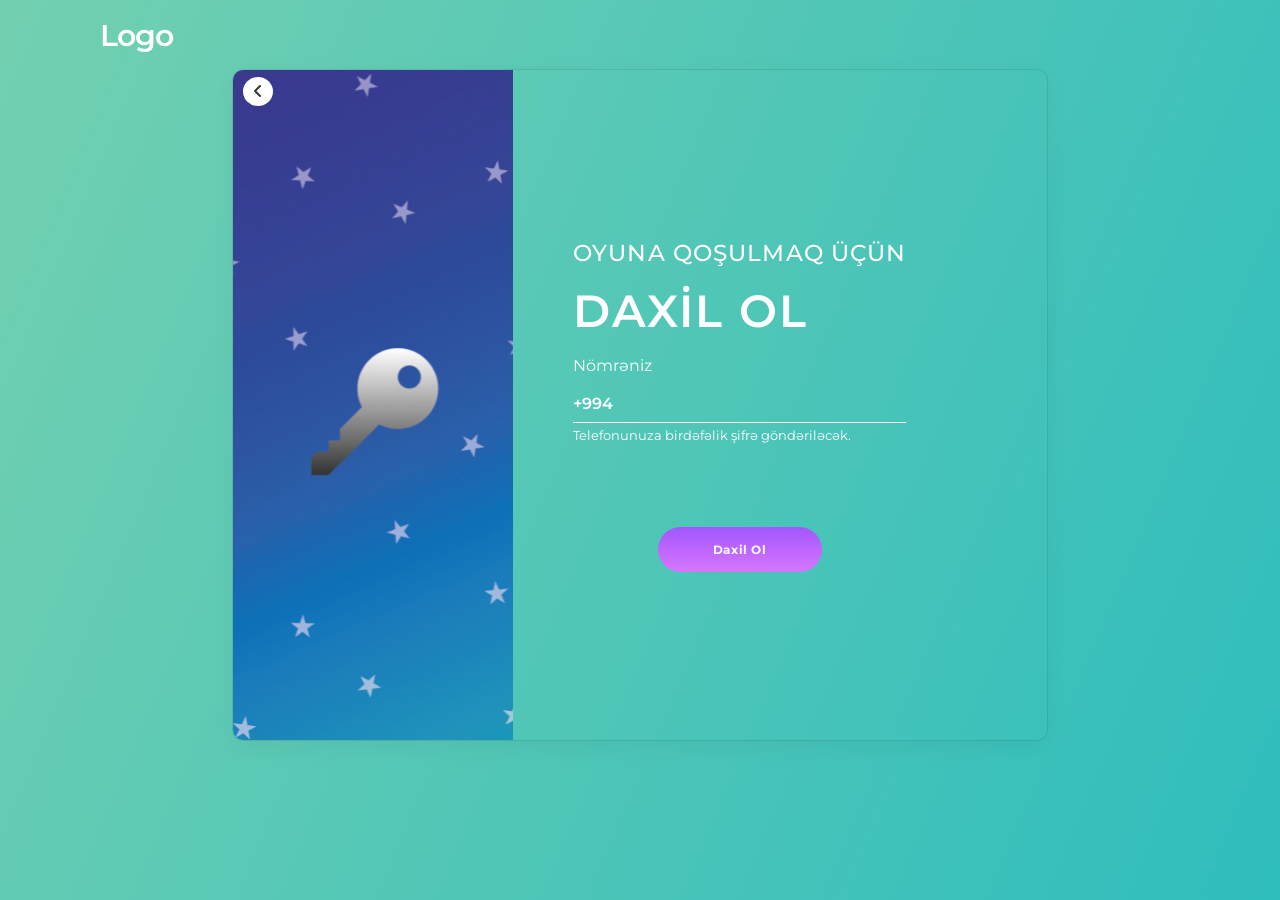
==== index-file/qeydiyyat.html @ 3c962244 "new edit" ====
<!DOCTYPE html>
<html lang="en">

<head>
    <meta charset="UTF-8">
    <meta http-equiv="X-UA-Compatible" content="IE=edge">
    <meta name="viewport" content="width=device-width, initial-scale=1.0">
    <link rel="stylesheet" href="https://cdnjs.cloudflare.com/ajax/libs/font-awesome/6.1.1/css/all.min.css" />
    <link rel="stylesheet" href="https://cdn.jsdelivr.net/npm/bootstrap@4.0.0/dist/css/bootstrap.min.css">
    <link rel="stylesheet" href="../css/main.css">
    <title>Tez Qazan</title>
</head>

<body>
    <header id="header">
        <nav class="form-nav">
            <div class="nav-mobil-items">
                <div class="logo"><a href="./index.html">Logo</a></div>
            </div>
        </nav>
    </header>

    <main id="main2">
        <section class="form-c">
            <div class="container">
                <div class="card1">
                    <div class="img"><a href="../index.html" class="geri-icon"><i class="fa-solid fa-angle-left"></i></a></div>
                    <div class="text">
                        <h2>Oyuna Qoşulmaq Üçün</h2>
                        <h1>DAXİL OL</h1>
                        <div class="form-group">
                            <label for="">Nömrəniz</label>
                            <div class="form-number">
                                <span>+994</span>
                                <input type="tel" pattern="[0-9]{9}" required type="text" inputmode="decimal" autocomplete="one-time-code" name="" id="" class="form-control" placeholder="" aria-describedby="helpId">
                            </div>
                            <small id="helpId">Telefonunuza birdəfəlik şifrə göndəriləcək.</small>
                        </div>
                        <div class="btn-c"> <a href="#" class="btn">Daxil Ol</a></div>
                    </div>
                </div>
            </div>
        </section>
    </main>
    <script src="https://code.jquery.com/jquery-3.2.1.slim.min.js " integrity="sha384-KJ3o2DKtIkvYIK3UENzmM7KCkRr/rE9/Qpg6aAZGJwFDMVNA/GpGFF93hXpG5KkN " crossorigin="anonymous "></script>
    <script src="https://cdn.jsdelivr.net/npm/popper.js@1.12.9/dist/umd/popper.min.js " integrity="sha384-ApNbgh9B+Y1QKtv3Rn7W3mgPxhU9K/ScQsAP7hUibX39j7fakFPskvXusvfa0b4Q " crossorigin="anonymous "></script>
    <script src="https://cdn.jsdelivr.net/npm/bootstrap@4.0.0/dist/js/bootstrap.min.js " integrity="sha384-JZR6Spejh4U02d8jOt6vLEHfe/JQGiRRSQQxSfFWpi1MquVdAyjUar5+76PVCmYl " crossorigin="anonymous "></script>
    <script src="../js/script.js "></script>
</body>

</html>
---- css/main.css ----
@import url("https://fonts.googleapis.com/css2?family=Montserrat:ital,wght@0,100;0,200;0,300;0,400;0,500;0,600;0,700;0,800;0,900;1,100;1,200;1,300;1,400;1,500;1,600;1,700;1,800;1,900&display=swap");
* {
  margin: 0;
  padding: 0;
  box-sizing: border-box;
  font-family: "Montserrat", sans-serif;
  scroll-behavior: smooth;
}

ul {
  list-style: none;
}

li {
  list-style: none;
}

h1,
h2,
h3,
h4,
h5,
h6 {
  margin-bottom: 0;
}

a {
  text-decoration: none !important;
  color: white;
}

p {
  margin-bottom: 0;
}

.header-btn {
  display: inline-block;
  margin-top: 40px;
  background-color: transparent;
  padding: 15px 45px;
  border: 2px solid #FF4242;
  border-radius: 50px;
  font-family: "Montserrat";
  font-style: normal;
  font-weight: 700;
  font-size: 28px;
  line-height: 34px;
  text-align: center;
  letter-spacing: 0.05em;
  color: #FF4242;
  transition: all 0.3s ease-in-out;
}
.header-btn:hover {
  background-color: #FF4242;
  color: #FFFFFF;
}

header {
  width: 100%;
  position: relative;
}

nav {
  width: 100%;
  position: fixed;
  top: 0;
  display: flex;
  flex-wrap: wrap;
  align-items: center;
  justify-content: space-between;
  background-color: transparent;
  height: 70px;
  padding: 0 100px;
  z-index: 99;
}
nav .menu-content {
  display: flex;
  align-items: center;
  gap: 70px;
}
nav .nav-items {
  display: flex;
}
nav .nav-items li {
  padding: 0 15px;
}
nav .nav-items li a {
  font-size: 20px;
  font-weight: 500;
  color: rgb(255, 255, 255);
  transition: color 0.3s ease-in-out;
  position: relative;
}
nav .nav-items li a:hover {
  color: #843ADE;
}
nav .logo a {
  font-size: 30px;
  font-weight: 600;
  letter-spacing: -1px;
  color: rgb(255, 255, 255);
}
nav .menu-icon,
nav .cancel-icon {
  color: rgb(255, 255, 255) !important;
  text-align: center;
  font-size: 18px;
  cursor: pointer;
  display: none;
}
nav .menu-icon span,
nav .cancel-icon {
  display: none;
}
nav .dropdown {
  margin-right: 38px;
}
nav .dropdown i {
  color: #fff;
}
nav .dropdown img {
  width: 35px;
  height: 35px;
}
nav .dropdown .az {
  display: flex;
  align-items: center;
  justify-content: center;
  cursor: pointer;
}
nav .dropdown .az img {
  margin-right: 3px;
}
nav .dropdown .rus {
  cursor: pointer;
}
nav .dropbtn {
  cursor: pointer;
  transition: all 0.35s ease-in-out;
}
nav .dropdown {
  position: relative;
  display: inline-block;
}
nav .dropdown-content {
  display: none;
  position: absolute;
  margin-top: 6px;
}
nav .dropdown a:hover {
  background-color: #ddd;
}
nav .show {
  display: block;
}
nav .dropbtn.active {
  transform: rotate(180deg);
}

body {
  background: linear-gradient(112.87deg, #73D0B1 0%, #2FBDBD 100%);
  background-repeat: no-repeat;
  background-attachment: fixed;
  width: 100%;
  height: 100%;
}

#header-content {
  margin-top: 120px;
  width: 100%;
  display: flex;
  align-items: center;
  justify-content: space-between;
  /*carosel*/
}
#header-content .container {
  width: 100%;
  display: flex;
  align-items: center;
  justify-content: space-between;
}
#header-content .header-text {
  text-align: center;
}
#header-content .header-text .header-btn {
  background: linear-gradient(94.79deg, #A257FE 0%, #D776FF 100%);
  border: none;
  color: #fff;
}
#header-content .header-text .header-btn:hover {
  opacity: 0.7;
}
#header-content .header-text h1 {
  font-weight: 800;
  font-size: 70px;
  line-height: 93px;
  letter-spacing: 0.1em;
  color: #ffffff;
  text-shadow: 0px 4px 4px rgba(0, 0, 0, 0.6);
  padding-bottom: 10px;
}
#header-content .header-text h4 {
  font-family: "Montserrat";
  font-style: normal;
  font-weight: 600;
  font-size: 28px;
  line-height: 34px;
  text-align: center;
  letter-spacing: 0.05em;
  color: #ffffff;
}
#header-content .header-text p {
  font-family: "Montserrat";
  font-style: normal;
  font-weight: 500;
  font-size: 24px;
  line-height: 35px;
  text-align: center;
  letter-spacing: 0.1em;
  color: #ffffff;
  padding: 20px 0;
}
#header-content .header-img {
  width: 518px;
  height: 518px;
  background: linear-gradient(134.4deg, #C22379 0%, rgba(35, 127, 194, 0.5) 98.97%);
  box-shadow: 0px 4.15444px 4.15444px rgba(0, 0, 0, 0.15);
  border-radius: 50%;
}
#header-content #carouselExampleSlidesOnly .carousel-display {
  width: 100%;
  height: 100%;
  display: flex;
  align-items: center;
  justify-content: center;
  flex-direction: column;
}
#header-content #carouselExampleSlidesOnly .carousel-display img {
  max-width: 100%;
}
#header-content #carouselExampleSlidesOnly .carousel-display p {
  font-weight: 800;
  font-size: 35px;
  line-height: 43px;
  text-align: center;
  letter-spacing: 0.05em;
  background: linear-gradient(180deg, #FFFFFF 0%, #333333 100%);
  -webkit-background-clip: text;
  -webkit-text-fill-color: transparent;
  background-clip: text;
  text-shadow: 0px 4px 4px rgba(0, 0, 0, 0.25);
}

/*section Qalib siyahsi*/
#qalib-siyahsi.active {
  display: block;
}

#qalib-siyahsi {
  display: none;
  margin-left: 50px;
  width: 100%;
}
#qalib-siyahsi .q-head-text {
  width: 100%;
  text-align: center;
}
#qalib-siyahsi .q-head-text h1 {
  font-weight: 600;
  font-size: 60px;
  line-height: 73px;
  text-align: center;
  letter-spacing: 0.05em;
  color: #333333;
}
#qalib-siyahsi .q-head-text h3 {
  font-weight: 600;
  font-size: 30px;
  line-height: 37px;
  /* identical to box height */
  text-align: center;
  letter-spacing: 0.05em;
  color: #333333;
}
#qalib-siyahsi .scoll-table {
  width: 100%;
  height: 600px;
  overflow-y: scroll;
}
#qalib-siyahsi table {
  width: 100%;
  background: linear-gradient(180deg, #1CA7AE 5%, rgba(28, 167, 174, 0.121) 100%);
  border-radius: 10px;
  text-align: center;
}
#qalib-siyahsi table thead {
  position: sticky;
  top: 0;
  width: 100%;
}
#qalib-siyahsi table .btn {
  background-color: transparent;
  color: white;
}
#qalib-siyahsi table td,
#qalib-siyahsi table th {
  padding: 13px 5px;
  color: #fff;
}
#qalib-siyahsi table td {
  font-weight: 600;
}
#qalib-siyahsi table .tabel-head {
  background: linear-gradient(90.38deg, #02B1BC 0%, rgb(2, 176, 188) 100%, #02B1BC 100%);
  color: white;
}

/*accordion*/
#accordion.active {
  display: block;
}

#accordion {
  display: none;
  width: 100%;
  margin-left: 50px;
}
#accordion .transition,
#accordion ul li i:before,
#accordion ul li i:after,
#accordion p {
  transition: all 0.25s ease-in-out;
}
#accordion .flipIn,
#accordion ul li,
#accordion h1 {
  animation: flipdown 0.5s ease both;
}
#accordion .no-select,
#accordion h2 {
  -webkit-tap-highlight-color: rgba(0, 0, 0, 0);
  -webkit-touch-callout: none;
  -webkit-user-select: none;
  -khtml-user-select: none;
  -moz-user-select: none;
  -ms-user-select: none;
  user-select: none;
}
#accordion h1,
#accordion h2 {
  color: #ff6873;
}
#accordion h2 {
  font-weight: 400;
  font-size: 17.5px;
  line-height: 18px;
  letter-spacing: 1px;
  color: #400AB4;
  cursor: pointer;
  display: block;
  margin: 0;
  line-height: 34px;
}
#accordion p {
  color: rgba(48, 69, 92, 0.8);
  font-size: 17px;
  line-height: 26px;
  letter-spacing: 1px;
  position: relative;
  overflow: hidden;
  max-height: 800px;
  opacity: 1;
  transform: translate(0, 0);
  margin-top: 14px;
  z-index: 2;
}
#accordion ul {
  list-style: none;
  perspective: 900;
  padding: 0;
  margin: 0;
}
#accordion ul li {
  position: relative;
  padding: 0;
  margin: 0;
  padding-bottom: 4px;
  padding-top: 18px;
  border-top: 1px dotted #dce7eb;
  margin-top: 15px;
}
#accordion ul li:first-child {
  border-top: none;
}
#accordion ul li:nth-of-type(1) {
  animation-delay: 0.5s;
}
#accordion ul li:nth-of-type(2) {
  animation-delay: 0.75s;
}
#accordion ul li:nth-of-type(3) {
  animation-delay: 1s;
}
#accordion ul li:last-of-type {
  padding-bottom: 0;
}
#accordion ul li i {
  position: absolute;
  transform: translate(-6px, 0);
  margin-top: 16px;
  right: 0;
}
#accordion ul li i:before,
#accordion ul li i:after {
  content: "";
  position: absolute;
  background-color: #c0c0c0;
  width: 3px;
  height: 9px;
}
#accordion ul li i:before {
  transform: translate(-2px, 0) rotate(45deg);
}
#accordion ul li i:after {
  transform: translate(2px, 0) rotate(-45deg);
}
#accordion ul li input[type=checkbox] {
  position: absolute;
  cursor: pointer;
  width: 100%;
  height: 100%;
  z-index: 1;
  opacity: 0;
}
#accordion ul li input[type=checkbox]:checked ~ p {
  margin-top: 0;
  max-height: 0;
  opacity: 0;
  transform: translate(0, 50%);
}
#accordion ul li input[type=checkbox]:checked ~ i:before {
  transform: translate(2px, 0) rotate(45deg);
}
#accordion ul li input[type=checkbox]:checked ~ i:after {
  transform: translate(-2px, 0) rotate(-45deg);
}
@keyframes flipdown {
  0% {
    opacity: 0;
    transform-origin: top center;
    transform: rotateX(-90deg);
  }
  5% {
    opacity: 1;
  }
  80% {
    transform: rotateX(8deg);
  }
  83% {
    transform: rotateX(6deg);
  }
  92% {
    transform: rotateX(-3deg);
  }
  100% {
    transform-origin: top center;
    transform: rotateX(0deg);
  }
}

/*istifade qaydalri*/
#istifadeQaydlari.active {
  display: block;
}

#istifadeQaydlari {
  display: none;
  width: 100%;
  margin-left: 60px;
  padding-bottom: 15px;
}
#istifadeQaydlari .istifadeQaydlari-box {
  padding: 0 25px;
}
#istifadeQaydlari .header-btn {
  background: linear-gradient(180deg, #400AB4 0%, #02B1BC 100%);
  border-radius: 50px;
  margin-top: 25px;
  padding: 10px 45px;
  border: none;
  color: white;
}
#istifadeQaydlari .header-btn:hover {
  opacity: 0.7;
}
#istifadeQaydlari .istfade-text {
  width: 630px;
  height: 484px;
  background: linear-gradient(119.58deg, rgba(129, 57, 185, 0.8) 0%, rgba(35, 127, 194, 0.8) 98.62%);
  border-radius: 10px;
  display: flex;
  align-items: center;
  justify-content: center;
  flex-direction: column;
}
#istifadeQaydlari h1 {
  font-weight: 600;
  font-size: 50px;
  text-align: center;
}

#carouselExampleSlidesOnly.active {
  display: block;
}

#carouselExampleSlidesOnly {
  display: none;
  margin-left: 70px;
}

.form-nav {
  position: static;
}

#main2 {
  width: 100%;
}
#main2 .container {
  display: flex;
  align-items: center;
  justify-content: center;
}
#main2 .card1 {
  width: 814px;
  height: 670px;
  display: flex;
  align-items: center;
  flex-direction: row;
  box-shadow: rgba(0, 0, 0, 0.05) 0px 6px 24px 0px, rgba(0, 0, 0, 0.08) 0px 0px 0px 1px;
  border-radius: 10px;
  gap: 40px;
}
#main2 .card1 .img {
  padding: 10px;
  width: 280px;
  height: 670px;
  background-image: url(../img/formbg.jpg);
  background-position: center;
  background-repeat: no-repeat;
  border-top-left-radius: 10px;
  border-bottom-left-radius: 10px;
}
#main2 .card1 .img .geri-icon {
  background-color: #fff;
  color: #333333;
  padding: 5px 10px;
  border-radius: 50%;
  text-align: center;
}
#main2 .card1 .text {
  padding: 0 20px;
}
#main2 .card1 h1 {
  font-weight: 600;
  font-size: 45.2036px;
  line-height: 55px;
  letter-spacing: 0.05em;
  color: #ffffff;
  margin-bottom: 1rem;
}
#main2 .card1 h2 {
  font-weight: 500;
  font-size: 22.6018px;
  line-height: 28px;
  letter-spacing: 0.05em;
  text-transform: uppercase;
  color: #ffffff;
  margin-bottom: 1rem;
}
#main2 .card1 .btn-c {
  width: 100%;
  display: flex;
  align-items: center;
  justify-content: center;
  margin-top: 5rem;
}
#main2 .card1 .btn {
  border: none;
  padding: 15px 55px;
  border-radius: 50px;
  color: #ffffff;
  transition: all 0.3 ease-in-out;
  font-weight: 700;
  font-size: 11.9768px;
  line-height: 15px;
  text-align: center;
  background: linear-gradient(180deg, #A257FE 0%, #D776FF 100%);
  /* identical to box height */
  letter-spacing: 0.05em;
}
#main2 .card1 .btn:hover {
  opacity: 0.7;
}
#main2 .card1 .form-group label {
  color: #ffffff;
}
#main2 .card1 .form-group small {
  color: #fff;
}
#main2 .card1 .form-group .form-number {
  display: flex;
  align-items: center;
  border-bottom: 1px solid rgb(255, 255, 255);
}
#main2 .card1 .form-group .form-number span {
  color: #fff;
  font-weight: 600;
}
#main2 .card1 .form-group input {
  background-color: transparent;
  border: none;
  outline: none;
  border-radius: 0;
  font-weight: 500;
  color: rgb(255, 255, 255);
}
#main2 .card1 .form-group input:invalid {
  color: rgb(255, 0, 0);
}
#main2 .card1 .form-group input:focus {
  outline: none;
  box-shadow: none;
}

@media (max-width: 1180px) {
  .header-btn {
    font-size: 11.9717px;
    line-height: 15px;
    letter-spacing: 0.05em;
  }

  nav {
    width: 100%;
    padding: 0 10px;
  }
  nav .nav-mobil-items {
    width: 100%;
    display: flex;
    align-items: center;
    justify-content: space-between;
  }
  nav .nav-items {
    position: fixed;
    z-index: 999;
    top: 70px;
    left: -100%;
    width: 100%;
    height: 100vh;
    /* From https://css.glass */
    background: linear-gradient(320deg, #333333 0%, #FF4242 98.97%);
    display: inline-block;
    padding: 75px 50px 0 50px;
    text-align: center;
    transition: left 0.3s ease;
  }
  nav .nav-items.active {
    left: 0%;
  }
  nav .nav-items li {
    line-height: 40px;
    margin: 30px 0;
  }
  nav .nav-items li a {
    font-size: 25px;
    color: white;
  }
  nav .nav-items li a::after {
    background-color: white;
    top: 35px;
  }
  nav .logo {
    text-align: center;
  }
  nav .menu-icon {
    display: block;
    transition: transform 0.3s ease-in-out;
  }
  nav .menu-icon:hover {
    transform: scale(1.5);
  }
  nav .cancel-icon {
    width: 100%;
    justify-content: flex-end;
    transition: transform 0.3s ease-in-out;
  }
  nav .menu-icon span {
    display: block;
  }
  nav .menu-icon span.hide {
    display: none;
  }
  nav .cancel-icon.show {
    display: flex;
  }
  nav .dropdown {
    color: rgb(255, 255, 255);
  }

  #header-content {
    margin-top: 50px;
  }
  #header-content .container {
    width: 100%;
    display: flex;
    align-items: center;
    justify-content: space-between;
    flex-direction: column;
  }
  #header-content .header-img {
    width: 280px;
    height: 280px;
    margin-top: 20px;
  }
  #header-content .header-text {
    text-align: center;
  }
  #header-content .header-text h1 {
    font-size: 41.9986px;
    line-height: 56px;
  }
  #header-content .header-text h4 {
    font-size: 16.7994px;
    line-height: 20px;
    text-align: center;
    letter-spacing: 0.05em;
  }
  #header-content .header-text p {
    font-size: 14.3995px;
    line-height: 21px;
  }
  #header-content #carouselExampleSlidesOnly {
    margin-left: 0;
  }
  #header-content #carouselExampleSlidesOnly .carousel-display img {
    max-width: 60%;
  }

  #qalib-siyahsi {
    margin-left: 0;
    margin-top: 15px;
  }
  #qalib-siyahsi .q-head-text h1 {
    font-size: 30px;
  }
  #qalib-siyahsi .q-head-text h3 {
    font-size: 20px;
  }

  table tr {
    font-size: 10px;
  }

  #accordion {
    margin-left: 0;
    margin-top: 15px;
  }
  #accordion ul li h2 {
    font-size: 16px;
  }
  #accordion .accordion-head-text h1 {
    font-size: 25px;
  }

  #istifadeQaydlari {
    margin-left: 0;
    margin-top: 15px;
  }
  #istifadeQaydlari .istfade-text {
    width: 280px;
    height: 215.11px;
  }
  #istifadeQaydlari h1 {
    font-weight: 600;
    font-size: 25px;
    text-align: center;
  }
}
@media (max-width: 500px) {
  nav .dropdown {
    margin-right: 0;
  }
  nav .menu-icon,
nav .cancel-icon {
    margin: 0 10px;
    font-size: 16px;
  }
  nav .logo a {
    font-size: 20px;
  }
  nav form {
    right: 20px;
  }

  #head .head-container h1 {
    font-size: 35px;
  }

  #main2 .card1 {
    width: 280px;
    height: 620px;
    flex-direction: column;
    padding-bottom: 5px;
  }
  #main2 .card1 .img {
    border-bottom-left-radius: 0;
    border-top-right-radius: 10px;
  }
  #main2 .card1 h1 {
    font-size: 35px;
  }
  #main2 .card1 h2 {
    font-weight: 500;
    font-size: 18;
  }
}
@media (max-width: 500px) and (max-width: 664px) {
  .form-c {
    display: block;
  }
}
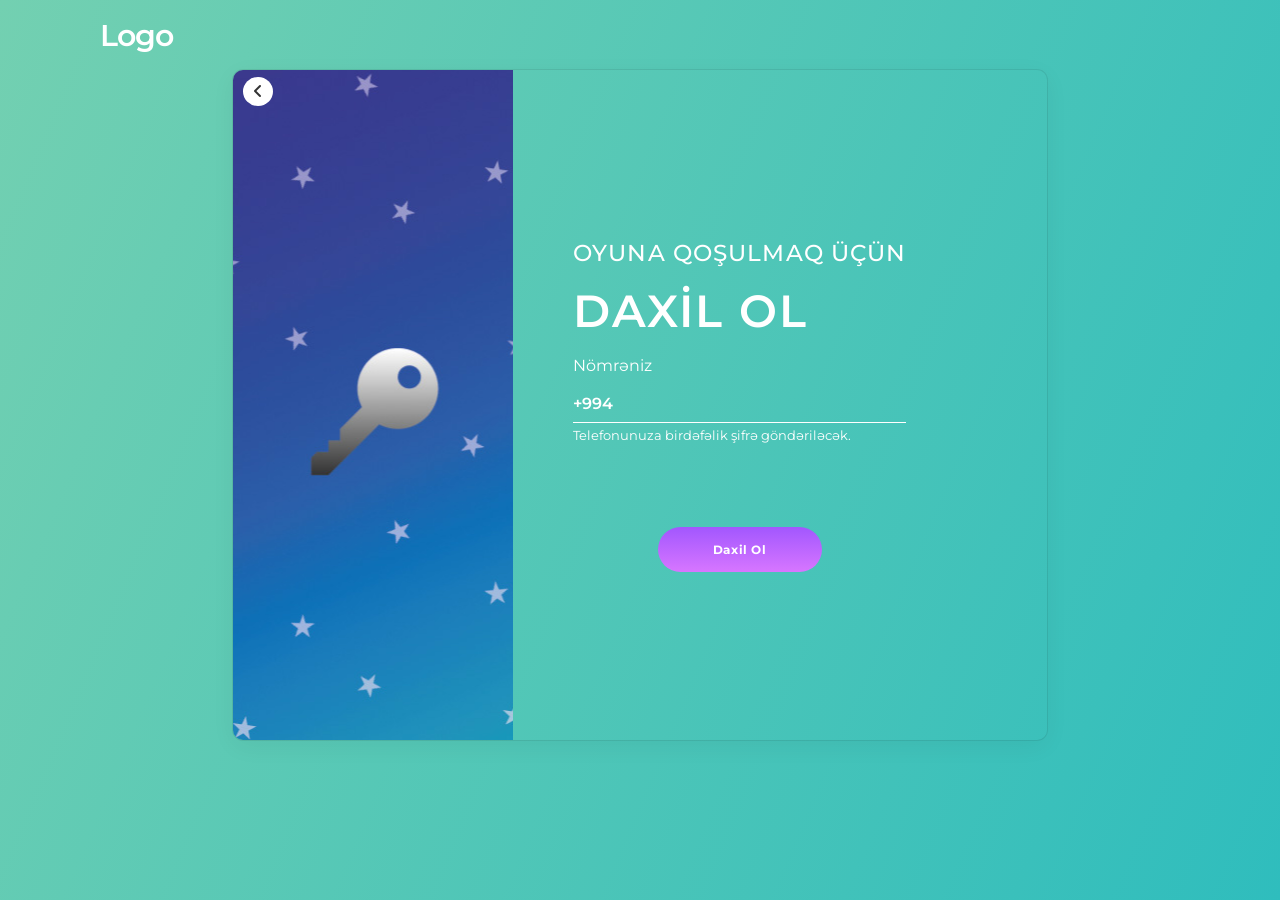
==== commit d8d37f22: "form bg edit" ====
--- a/index-file/qeydiyyat.html
+++ b/index-file/qeydiyyat.html
@@ -12,6 +12,7 @@
 </head>
 
 <body>
+    <div class="bg"></div>
     <header id="header">
         <nav class="form-nav">
             <div class="nav-mobil-items">
--- a/css/main.css
+++ b/css/main.css
@@ -5,6 +5,23 @@
   box-sizing: border-box;
   font-family: "Montserrat", sans-serif;
   scroll-behavior: smooth;
+}
+
+:root:-webkit-scrollbar-track {
+  -webkit-box-shadow: inset 0 0 6px rgba(0, 0, 0, 0.3);
+  border-radius: 10px;
+  background-color: #F5F5F5;
+}
+
+:root::-webkit-scrollbar {
+  width: 10px;
+  background-color: rgba(255, 255, 255, 0.2862745098);
+}
+
+:root::-webkit-scrollbar-thumb {
+  border-radius: 10px;
+  -webkit-box-shadow: inset 0 0 6px rgba(0, 0, 0, 0.3);
+  background-color: #2FBDBD;
 }
 
 ul {
@@ -60,6 +77,12 @@
   position: relative;
 }
 
+nav.active {
+  background: linear-gradient(112.87deg, #73D0B1 0%, #2FBDBD 100%);
+  background-repeat: no-repeat;
+  background-attachment: fixed;
+}
+
 nav {
   width: 100%;
   position: fixed;
@@ -94,6 +117,9 @@
 nav .nav-items li a:hover {
   color: #843ADE;
 }
+nav .nav-items li a.active {
+  color: #843ADE;
+}
 nav .logo a {
   font-size: 30px;
   font-weight: 600;
@@ -157,12 +183,15 @@
   transform: rotate(180deg);
 }
 
-body {
+.bg {
   background: linear-gradient(112.87deg, #73D0B1 0%, #2FBDBD 100%);
+  background-position: center;
   background-repeat: no-repeat;
-  background-attachment: fixed;
-  width: 100%;
-  height: 100%;
+  height: 100vh;
+  width: 100vw;
+  position: fixed;
+  top: 0;
+  z-index: -1;
 }
 
 #header-content {
@@ -171,6 +200,7 @@
   display: flex;
   align-items: center;
   justify-content: space-between;
+  padding-bottom: 10px;
   /*carosel*/
 }
 #header-content .container {
@@ -287,6 +317,20 @@
   height: 600px;
   overflow-y: scroll;
 }
+#qalib-siyahsi .scoll-table:-webkit-scrollbar-track {
+  -webkit-box-shadow: inset 0 0 6px rgba(0, 0, 0, 0.3);
+  border-radius: 10px;
+  background-color: #F5F5F5;
+}
+#qalib-siyahsi .scoll-table::-webkit-scrollbar {
+  width: 10px;
+  background-color: rgba(255, 255, 255, 0.2862745098);
+}
+#qalib-siyahsi .scoll-table::-webkit-scrollbar-thumb {
+  border-radius: 10px;
+  -webkit-box-shadow: inset 0 0 6px rgba(0, 0, 0, 0.3);
+  background-color: #2FBDBD;
+}
 #qalib-siyahsi table {
   width: 100%;
   background: linear-gradient(180deg, #1CA7AE 5%, rgba(28, 167, 174, 0.121) 100%);
@@ -322,150 +366,41 @@
 
 #accordion {
   display: none;
-  width: 100%;
-  margin-left: 50px;
-}
-#accordion .transition,
-#accordion ul li i:before,
-#accordion ul li i:after,
-#accordion p {
-  transition: all 0.25s ease-in-out;
-}
-#accordion .flipIn,
-#accordion ul li,
-#accordion h1 {
-  animation: flipdown 0.5s ease both;
-}
-#accordion .no-select,
-#accordion h2 {
-  -webkit-tap-highlight-color: rgba(0, 0, 0, 0);
-  -webkit-touch-callout: none;
-  -webkit-user-select: none;
-  -khtml-user-select: none;
-  -moz-user-select: none;
-  -ms-user-select: none;
-  user-select: none;
-}
-#accordion h1,
-#accordion h2 {
-  color: #ff6873;
-}
-#accordion h2 {
-  font-weight: 400;
-  font-size: 17.5px;
-  line-height: 18px;
-  letter-spacing: 1px;
+  padding-bottom: 10px;
+}
+#accordion .accordion-header {
+  cursor: pointer;
+  color: black;
+  display: flex;
+  justify-content: space-between;
+  align-items: center;
+  padding: 1rem 1.5rem;
+  transition: all 0.4s ease-in-out;
+}
+#accordion .accordion-header h4 {
+  font-size: 1rem;
+  font-weight: 600;
   color: #400AB4;
-  cursor: pointer;
-  display: block;
-  margin: 0;
-  line-height: 34px;
-}
-#accordion p {
-  color: rgba(48, 69, 92, 0.8);
-  font-size: 17px;
-  line-height: 26px;
-  letter-spacing: 1px;
-  position: relative;
+}
+#accordion .accordion-body {
+  transition: all 0.35s ease-in-out;
+  max-height: 0;
   overflow: hidden;
-  max-height: 800px;
-  opacity: 1;
-  transform: translate(0, 0);
-  margin-top: 14px;
-  z-index: 2;
-}
-#accordion ul {
-  list-style: none;
-  perspective: 900;
-  padding: 0;
-  margin: 0;
-}
-#accordion ul li {
-  position: relative;
-  padding: 0;
-  margin: 0;
-  padding-bottom: 4px;
-  padding-top: 18px;
-  border-top: 1px dotted #dce7eb;
-  margin-top: 15px;
-}
-#accordion ul li:first-child {
-  border-top: none;
-}
-#accordion ul li:nth-of-type(1) {
-  animation-delay: 0.5s;
-}
-#accordion ul li:nth-of-type(2) {
-  animation-delay: 0.75s;
-}
-#accordion ul li:nth-of-type(3) {
-  animation-delay: 1s;
-}
-#accordion ul li:last-of-type {
-  padding-bottom: 0;
-}
-#accordion ul li i {
-  position: absolute;
-  transform: translate(-6px, 0);
-  margin-top: 16px;
-  right: 0;
-}
-#accordion ul li i:before,
-#accordion ul li i:after {
-  content: "";
-  position: absolute;
-  background-color: #c0c0c0;
-  width: 3px;
-  height: 9px;
-}
-#accordion ul li i:before {
-  transform: translate(-2px, 0) rotate(45deg);
-}
-#accordion ul li i:after {
-  transform: translate(2px, 0) rotate(-45deg);
-}
-#accordion ul li input[type=checkbox] {
-  position: absolute;
-  cursor: pointer;
-  width: 100%;
-  height: 100%;
-  z-index: 1;
-  opacity: 0;
-}
-#accordion ul li input[type=checkbox]:checked ~ p {
-  margin-top: 0;
-  max-height: 0;
-  opacity: 0;
-  transform: translate(0, 50%);
-}
-#accordion ul li input[type=checkbox]:checked ~ i:before {
-  transform: translate(2px, 0) rotate(45deg);
-}
-#accordion ul li input[type=checkbox]:checked ~ i:after {
-  transform: translate(-2px, 0) rotate(-45deg);
-}
-@keyframes flipdown {
-  0% {
-    opacity: 0;
-    transform-origin: top center;
-    transform: rotateX(-90deg);
-  }
-  5% {
-    opacity: 1;
-  }
-  80% {
-    transform: rotateX(8deg);
-  }
-  83% {
-    transform: rotateX(6deg);
-  }
-  92% {
-    transform: rotateX(-3deg);
-  }
-  100% {
-    transform-origin: top center;
-    transform: rotateX(0deg);
-  }
+  background-color: #fff;
+}
+#accordion .accordion-body p {
+  padding: 1rem 1.5rem;
+  line-height: 1.8;
+}
+#accordion .accordion + .accordion {
+  margin-top: 1rem;
+}
+#accordion .accordion-icon {
+  transition: transform 0.4s ease-in-out;
+  color: #ffffff;
+}
+#accordion .accordion.active .accordion-icon {
+  transform: rotate(-180deg);
 }
 
 /*istifade qaydalri*/
@@ -657,7 +592,7 @@
     width: 100%;
     height: 100vh;
     /* From https://css.glass */
-    background: linear-gradient(320deg, #333333 0%, #FF4242 98.97%);
+    background: linear-gradient(112.87deg, #73D0B1 0%, #2FBDBD 100%);
     display: inline-block;
     padding: 75px 50px 0 50px;
     text-align: center;
@@ -707,7 +642,7 @@
   }
 
   #header-content {
-    margin-top: 50px;
+    margin-top: 80px;
   }
   #header-content .container {
     width: 100%;
@@ -744,6 +679,9 @@
   #header-content #carouselExampleSlidesOnly .carousel-display img {
     max-width: 60%;
   }
+  #header-content #carouselExampleSlidesOnly .carousel-display p {
+    font-size: 25px;
+  }
 
   #qalib-siyahsi {
     margin-left: 0;
@@ -762,7 +700,6 @@
 
   #accordion {
     margin-left: 0;
-    margin-top: 15px;
   }
   #accordion ul li h2 {
     font-size: 16px;
